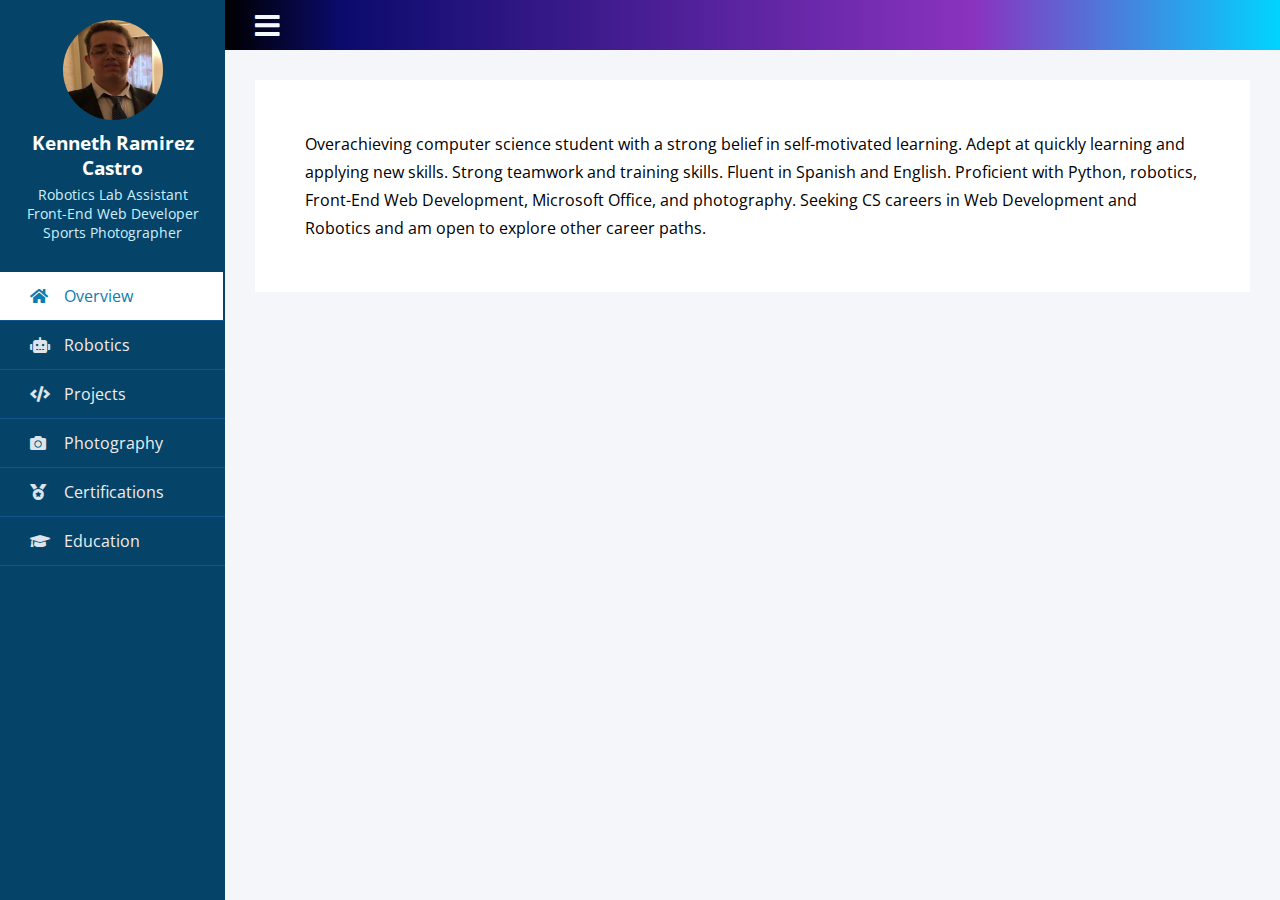
==== index.html @ 66f3a168 "Initial Commit" ====
<!DOCTYPE html>
<html lang="en">
  <head>
    <meta charset="UTF-8" />
    <meta name="viewport" content="width=device-width, initial-scale=1.0" />
    <meta http-equiv="X-UA-Compatible" content="ie=edge" />
    <link
      rel="stylesheet"
      href="https://use.fontawesome.com/releases/v5.8.1/css/all.css"
    />
    <title>Kenneth: Web Developer</title>
    <link rel="stylesheet" href="./css/style.css" />
    <!-- Fonts -->
    <link rel="preconnect" href="https://fonts.googleapis.com" />
    <link rel="preconnect" href="https://fonts.gstatic.com" crossorigin />
    <link
      href="https://fonts.googleapis.com/css2?family=Caveat&family=Montserrat:wght@400;600&display=swap"
      rel="stylesheet"
    />
  </head>
  <body>
    <div class="wrapper">
      <div class="section">
        <div class="top_navbar">
          <div class="hamburger">
            <a href="#">
              <i class="fas fa-bars"></i>
            </a>
          </div>
        </div>
        <div class="container">
          Overachieving computer science student with a strong belief in
          self-motivated learning. Adept at quickly learning and applying new
          skills. Strong teamwork and training skills. Fluent in Spanish and
          English. Proficient with Python, robotics, Front-End Web Development,
          Microsoft Office, and photography. Seeking CS careers in Web
          Development and Robotics and am open to explore other career paths.
        </div>
      </div>
      <div class="sidebar">
        <div class="profile">
          <img src="./images/Profile_Photo.jpg" alt="Photo of Kenneth" />
          <h3>Kenneth Ramirez Castro</h3>
          <p>
            Robotics Lab Assistant <br />Front-End Web Developer <br />Sports
            Photographer
          </p>
        </div>
        <ul>
          <li>
            <a href="index.html" class="active">
              <span class="icon"><i class="fas fa-home"></i></span>
              <span class="item">Overview</span>
            </a>
          </li>
          <li>
            <a href="robotics.html">
              <!-- Original Icon: fas fa-desktop -->
              <span class="icon"><i class="fas fa-robot"></i></span>
              <span class="item">Robotics</span>
            </a>
          </li>
          <li>
            <a href="projects.html">
              <span class="icon"><i class="fas fa-code"></i></span>
              <span class="item">Projects</span>
            </a>
          </li>
          <li>
            <a href="photography.html">
              <span class="icon"><i class="fas fa-camera"></i></span>
              <span class="item">Photography</span>
            </a>
          </li>
          <li>
            <a href="certifications.html">
              <span class="icon"><i class="fas fa-medal"></i></span>
              <span class="item">Certifications</span>
            </a>
          </li>
          <li>
            <a href="education.html">
              <span class="icon"><i class="fas fa-graduation-cap"></i></span>
              <span class="item">Education</span>
            </a>
          </li>
        </ul>
      </div>
    </div>
    <!-- <script src="index.js"></script> -->
    <!-- Now active menu button uring JS -->
    <script>
      var hamburger = document.querySelector(".hamburger");
      hamburger.addEventListener("click", function () {
        document.querySelector("body").classList.toggle("active");
      });
    </script>
  </body>
  <footer>
    <!--  -->
  </footer>
</html>
---- css/style.css ----
/* Color Pallete:
coolors.co
Corn - #E7E247
Black Olive - #3D3B30
Independence - #4D5061
Illuminating Emerald - #1A936F

Morning Blue - #93B1A7 */
/* Fonts:
font-family: 'Caveat', cursive;
font-family: 'Montserrat', sans-serif; */

/* Sidebar */
@import url('https://fonts.googleapis.com/css2?family=Open+Sans&display=swap');

*{
  list-style: none;
  text-decoration: none;
  margin: 0;
  padding: 0;
  box-sizing: border-box;
  font-family: 'Open Sans', sans-serif;
}

body{
  background: #f5f6fa;
}

.wrapper .sidebar{
  /* background: rgb(5, 68, 104); */
  background: rgb(5, 68, 104);
  position: fixed;
  top: 0;
  left: 0;
  width: 225px;
  height: 100%;
  padding: 20px 0;
  transition: all 0.5s ease;
}

.wrapper .sidebar .profile{
  margin-bottom: 30px;
  text-align: center;
}

.wrapper .sidebar .profile img{
  display: block;
  width: 100px;
  height: 100px;
    border-radius: 50%;
  margin: 0 auto;
}

.wrapper .sidebar .profile h3{
  color: #ffffff;
  margin: 10px 0 5px;
}

.wrapper .sidebar .profile p{
  color: rgb(206, 240, 253);
  font-size: 14px;
}

.wrapper .sidebar ul li a{
  display: block;
  padding: 13px 30px;
  border-bottom: 1px solid #10558d;
  color: rgb(241, 237, 237);
  font-size: 16px;
  position: relative;
}

.wrapper .sidebar ul li a .icon{
  color: #dee4ec;
  width: 30px;
  display: inline-block;
}

/* Sidebar - Pseudo */
.wrapper .sidebar ul li a:hover,
.wrapper .sidebar ul li a.active{
  color: #0c7db1;

  background:white;
    border-right: 2px solid rgb(5, 68, 104);
}

.wrapper .sidebar ul li a:hover .icon,
.wrapper .sidebar ul li a.active .icon{
  color: #0c7db1;
}

.wrapper .sidebar ul li a:hover:before,
.wrapper .sidebar ul li a.active:before{
  display: block;
}

.wrapper .section{
  width: calc(100% - 225px);
  margin-left: 225px;
  transition: all 0.5s ease;
}

.wrapper .section .top_navbar{
  /* background: rgb(7, 105, 185); */
  background: linear-gradient(90deg, rgba(0,0,0,1) 0%, rgba(11,11,108,1) 11%, rgba(138,51,191,1) 71%, rgba(0,212,255,1) 100%);
  height: 50px;
  display: flex;
  align-items: center;
  padding: 0 30px;
 
}

.wrapper .section .top_navbar .hamburger a{
  font-size: 28px;
  color: #f4fbff;
}

.wrapper .section .top_navbar .hamburger a:hover{
  color: #a2ecff;
}

 .wrapper .section .container{
  margin: 30px;
  background: #fff;
  padding: 50px;
  line-height: 28px;
}

body.active .wrapper .sidebar{
  left: -225px;
}

body.active .wrapper .section{
  margin-left: 0;
  width: 100%;
}
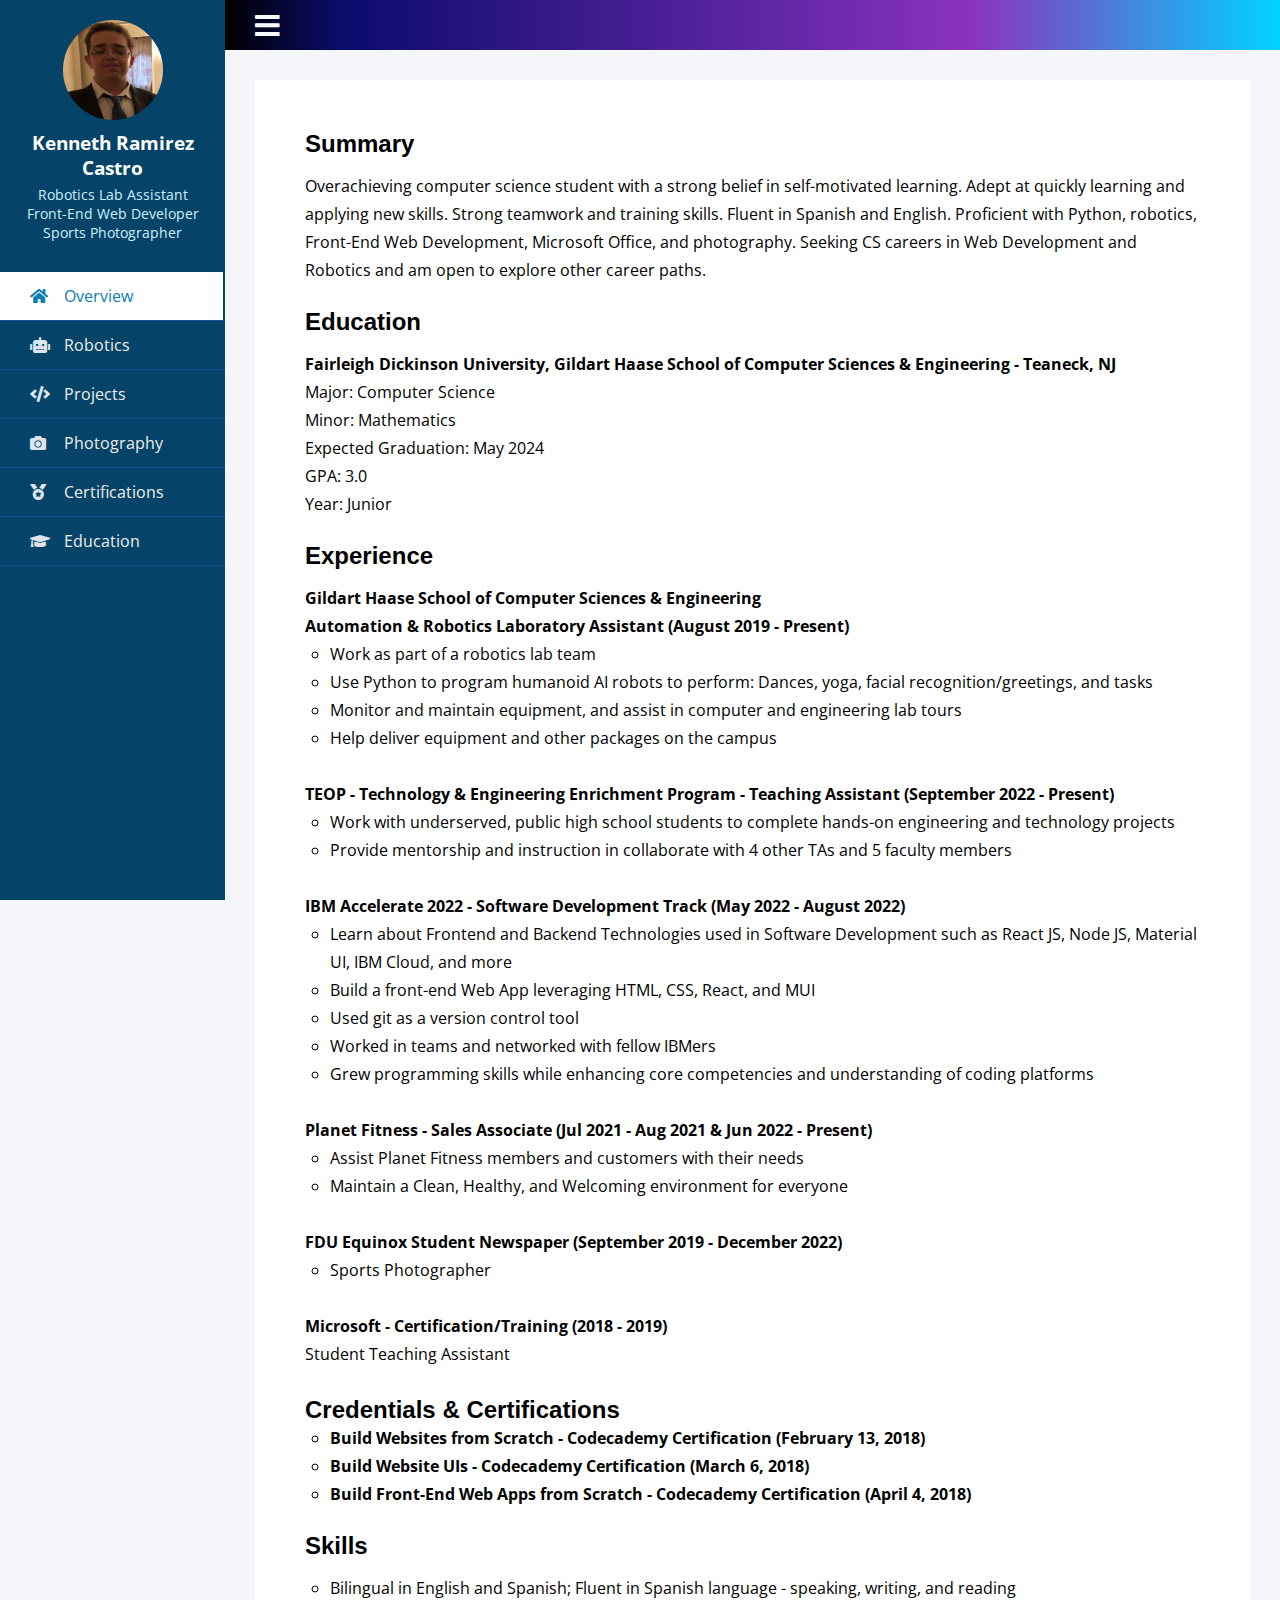
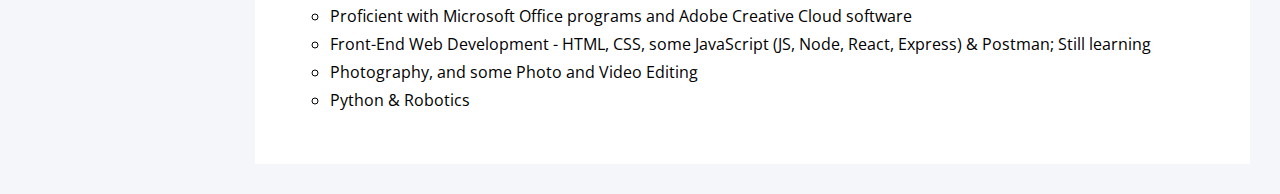
==== commit 161fb8ef: "Added content to Overview & Robotics Pages" ====
--- a/index.html
+++ b/index.html
@@ -28,14 +28,112 @@
             </a>
           </div>
         </div>
-        <div class="container">
-          Overachieving computer science student with a strong belief in
-          self-motivated learning. Adept at quickly learning and applying new
-          skills. Strong teamwork and training skills. Fluent in Spanish and
-          English. Proficient with Python, robotics, Front-End Web Development,
-          Microsoft Office, and photography. Seeking CS careers in Web
-          Development and Robotics and am open to explore other career paths.
-        </div>
+        <div class="container overviewSection">
+          <div class="summarySection">
+            <h2 class="summaryHeading sectionHeading">Summary</h2>
+            <p>
+              Overachieving computer science student with a strong belief in
+              self-motivated learning. Adept at quickly learning and applying new
+              skills. Strong teamwork and training skills. Fluent in Spanish and
+              English. Proficient with Python, robotics, Front-End Web Development,
+              Microsoft Office, and photography. Seeking CS careers in Web
+              Development and Robotics and am open to explore other career paths.
+            </p>
+          </div>
+          <!-- Education Section -->
+          <div class="educationSection">
+            <h2 class="educationHeading sectionHeading">Education</h2>
+            <p>
+              <strong>Fairleigh Dickinson University, Gildart Haase School of Computer Sciences & Engineering - Teaneck, NJ</strong> <br />
+              Major: Computer Science <br />
+              Minor: Mathematics <br />
+              Expected Graduation: May 2024 <br />
+              GPA: 3.0 <br />
+              Year: Junior <br />
+            </p>
+          </div>
+          <!-- Experience Section -->
+          <div class="experience">
+            <h2 class="experienceHeading sectionHeading">Experience</h2>
+            <p>
+              <strong>Gildart Haase School of Computer Sciences & Engineering <br />
+                Automation & Robotics Laboratory Assistant (August 2019 - Present)</strong> <br />
+              </strong>
+              <ul class="experienceList"> 
+                <li>Work as part of a robotics lab team</li>
+                <li>Use Python to program humanoid AI robots to perform: Dances, yoga, facial recognition/greetings, and tasks</li>
+                <li>Monitor and maintain equipment, and assist in computer and engineering lab tours</li>
+                <li>Help deliver equipment and other packages on the campus</li>
+              </ul>
+              </p>
+              <br />
+              <p>
+                <strong>TEOP - Technology & Engineering Enrichment Program - Teaching Assistant (September 2022 - Present)</strong>
+                <ul class="experienceList">
+                  <li>Work with underserved, public high school students to complete hands-on engineering and technology projects</li>
+                  <li>Provide mentorship and instruction in collaborate with 4 other TAs and 5 faculty members</li>
+                </ul>
+              </p>
+              <br />
+              <p>
+                <strong>IBM Accelerate 2022 - Software Development Track (May 2022 - August 2022)</strong>
+                <ul class="experienceList">
+                <li>Learn about Frontend and Backend Technologies used in Software Development such as React JS, Node JS, Material UI, IBM Cloud, and more</li>
+                <li>Build a front-end Web App leveraging HTML, CSS, React, and MUI</li>
+                <li>Used git as a version control tool</li>
+                <li>Worked in teams and networked with fellow IBMers</li>
+                <li>Grew programming skills while enhancing core competencies and understanding of coding platforms</li>
+              </ul>
+            </p>            
+            <br />
+            <p>
+              <strong>Planet Fitness - Sales Associate (Jul 2021 - Aug 2021 & Jun 2022 - Present)</strong>
+              <ul class="experienceList">
+                <li>Assist Planet Fitness members and customers with their needs</li>
+                <li>Maintain a Clean, Healthy, and Welcoming environment for everyone</li>
+              </ul>
+            </p>
+            <br />
+            <p>
+              <strong>FDU Equinox Student Newspaper (September 2019 - December 2022)</strong>
+              <ul class="experienceList">
+                <li>Sports Photographer</li>
+              </ul>
+            </p>
+            <br />
+            <p>
+              <strong>Microsoft - Certification/Training (2018 - 2019)</strong>
+              <ul>
+                <li>Student Teaching Assistant</li>
+              </ul>
+            </p>
+          </div>
+          <br />
+          <!-- Credits and Certifications Section -->
+          <div class="credsAndCerts">
+            <h2 class="credsAndCerts sectionHeading">Credentials & Certifications</h2>
+            <p>
+              <ul class="experienceList">
+                <li><strong>Build Websites from Scratch - Codecademy Certification (February 13, 2018)</strong></li>
+                <li><strong>Build Website UIs - Codecademy Certification (March 6, 2018)</strong></li>
+                <li><strong>Build Front-End Web Apps from Scratch - Codecademy Certification (April 4, 2018)</strong></li>
+              </ul>
+            </p>
+            </div>
+          <!-- Skills Section -->
+          <div class="skillsSection">
+            <h2 class="skillsHeading sectionHeading">Skills</h2>
+            <p>
+              <ul class="skillsList">
+                <li>Bilingual in English and Spanish; Fluent in Spanish language - speaking, writing, and reading</li>
+                <li>Proficient with Microsoft Office programs and Adobe Creative Cloud software</li>
+                <li>Front-End Web Development - HTML, CSS, some JavaScript (JS, Node, React, Express) & Postman; Still learning</li>
+                <li>Photography, and some Photo and Video Editing</li>                
+                <li>Python & Robotics</li>
+              </ul>
+            </p>
+            </div>
+
       </div>
       <div class="sidebar">
         <div class="profile">
--- a/css/style.css
+++ b/css/style.css
@@ -134,4 +134,40 @@
 body.active .wrapper .section{
   margin-left: 0;
   width: 100%;
+}
+
+/* Section Headings */
+.sectionHeading {
+  font-family: 'Segoe UI', Tahoma, Geneva, Verdana, sans-serif;
+}
+/* Summary  */
+.summaryHeading {
+  margin-bottom: 14px;
+}
+
+/* Education */
+.educationHeading {
+  margin: 24px 0px 14px 0px;
+}
+
+/* Experience */
+.experienceHeading {
+  margin: 24px 0px 14px 0px;
+}
+ul.experienceList {
+  margin-left: 25px;
+}
+ul.experienceList li {
+  list-style-type: circle;
+}
+
+/* Skills Section */
+.skillsHeading {
+  margin: 24px 0px 14px 0px;
+}
+ul.skillsList {
+  margin-left: 25px;
+}
+ul.skillsList li {
+  list-style-type: circle;
 }